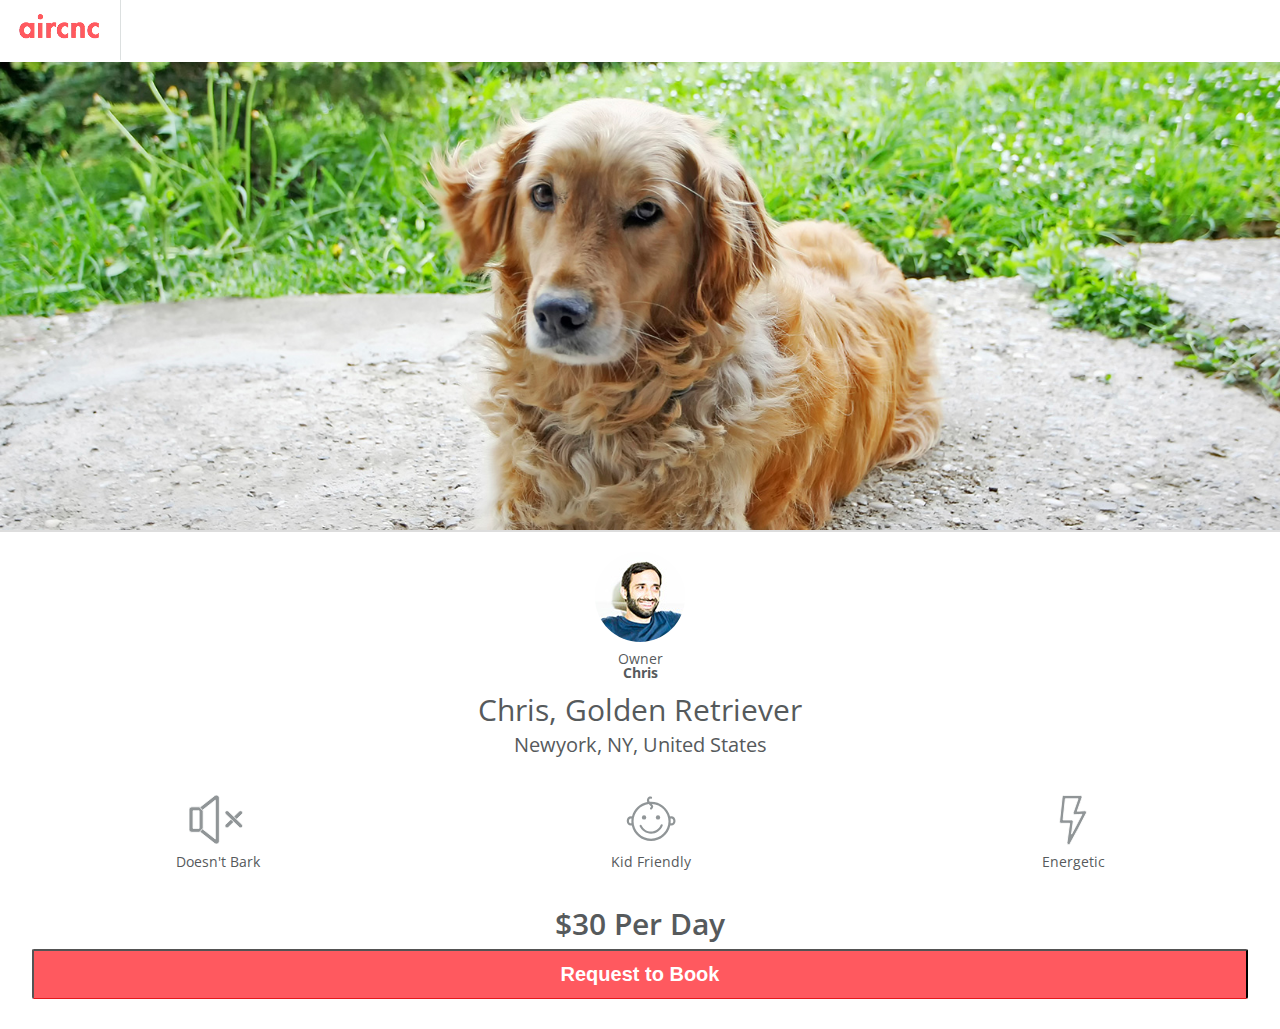
==== HTML Course/aircnc/index.html @ f8d11c66 "add files" ====
<!DOCTYPE html>
<html>
     <head>
          <title>AirCnC - Rent a Cat or Dog</title>
          <link
               href="https://fonts.googleapis.com/css?family=Open+Sans:400,700,600"
               rel="stylesheet"
               type="text/css"
          />
          <link rel="stylesheet" href="css/reset.css" />
          <link rel="stylesheet" href="css/style.css" />
          <meta
               name="description"
               content="AirC&amp;C is the premiere site renting cute cats and canines"
          />
          <meta name="viewport" content="width=device-width, initial-scale=1" />
     </head>
     <body>
          <header>
               <img src="./images/logo.png" alt="Aircnc logo" class="logo" />
          </header>
          <div class="hero">
               <img src="./images/dog-hero-image.png" alt="Golden Dog" />
          </div>
          <section class="info full">
               <div class="profile full">
                    <div class="owner-details center">
                         <img
                              src="./images/chris-castiglione.png"
                              alt="pp photo"
                         />
                         <p>Owner</p>
                         <p class="bold">Chris</p>
                    </div>
                    <div class="pet-details center full">
                         <h2>Chris, Golden Retriever</h2>
                         <p>
                           <address>
                             Newyork, NY, United States
                           </address>
                         </p>
                         <div class="icons">
                           <aside>
                           <img class="icon" src="./images/icons/mute.svg" alt="does not bark">
                           <p>Doesn't Bark</p>
                          </aside>
                          <aside>
                           <img class="icon" src="./images/icons/baby.svg" alt="baby">
                           <p>Kid Friendly</p>
                          </aside>
                          <aside>
                           <img class="icon" src="./images/icons/lightning.svg" alt="energy">
                           <p>Energetic</p>
                          </aside>
                         </div>
                    </div>
               </div>
               <div class="booking center">
                 <h1>$30 Per Day</h1>
                 <button class="button">Request to Book</button>
               </div>
          </section>
     </body>
</html>
---- HTML Course/aircnc/css/style.css ----
/*
 * General/Utility Styles
*/

* {
     -moz-box-sizing: border-box; /* Firexfox */
     -webkit-box-sizing: border-box; /* Safari/Chrome/iOS/Android */
     box-sizing: border-box; /* IE */
}

body {
     margin: 0;
     background: #ddd;
     font-family: "Open Sans", arial, sans-serif;
     font-size: 0.875rem;
     color: rgb(86, 90, 92);
}

.clearfix:after {
     content: "";
     display: table;
     clear: both;
}

a {
     font-weight: bold;
     color: rgb(255, 89, 95);
     text-decoration: none;
}

strong {
     font-weight: 600;
}

/*
 * Button styles
*/

.button {
     background: rgb(255, 89, 95);
     color: white;
     text-decoration: none;
     display: block;
     padding: 0.75rem 5rem;
     border-bottom: 1px solid rgb(227, 25, 29);
     border-radius: 2px;
     width: 95%;
     margin: 0 auto;
     font-weight: 900;
     font-size: 20px;
}

/*
* HEADER
*/

header {
     background: #fff;
}

header .logo {
     border-right: 1px solid #dce0e0;
}

.hero img {
     width: 100%;
}

/*
  * WHITE INFO SECTION
*/
.center {
     display: flex;
     flex-direction: column;
     justify-content: center;
     align-items: center;
}
.bold {
     font-weight: bold;
}
.full {
     width: 100%;
}
.info {
     background: white;
     padding-bottom: 30px;
}
.profile {
     padding: 20px 0;
     display: flex;
     flex-direction: column;
     justify-content: center;
     align-items: center;
}
.owner-details img {
     border-radius: 50%;
     margin-bottom: 10px;
}
.pet-details h2 {
     margin: 15px auto 10px auto;
     font-size: 30px;
}
.pet-details address {
     font-size: 20px;
}
.icons {
     width: 100%;
     margin: 40px auto 20px auto;
     display: flex;
     justify-content: space-around;
     align-items: baseline;
}
.icons aside {
     display: flex;
     flex-direction: column;
     justify-content: center;
     align-items: center;
}
.icon {
     margin: auto auto 10px auto;
     height: 50px;
}
.booking h1 {
     font-size: 30px;
     font-weight: 600;
     margin-bottom: 10px;
}
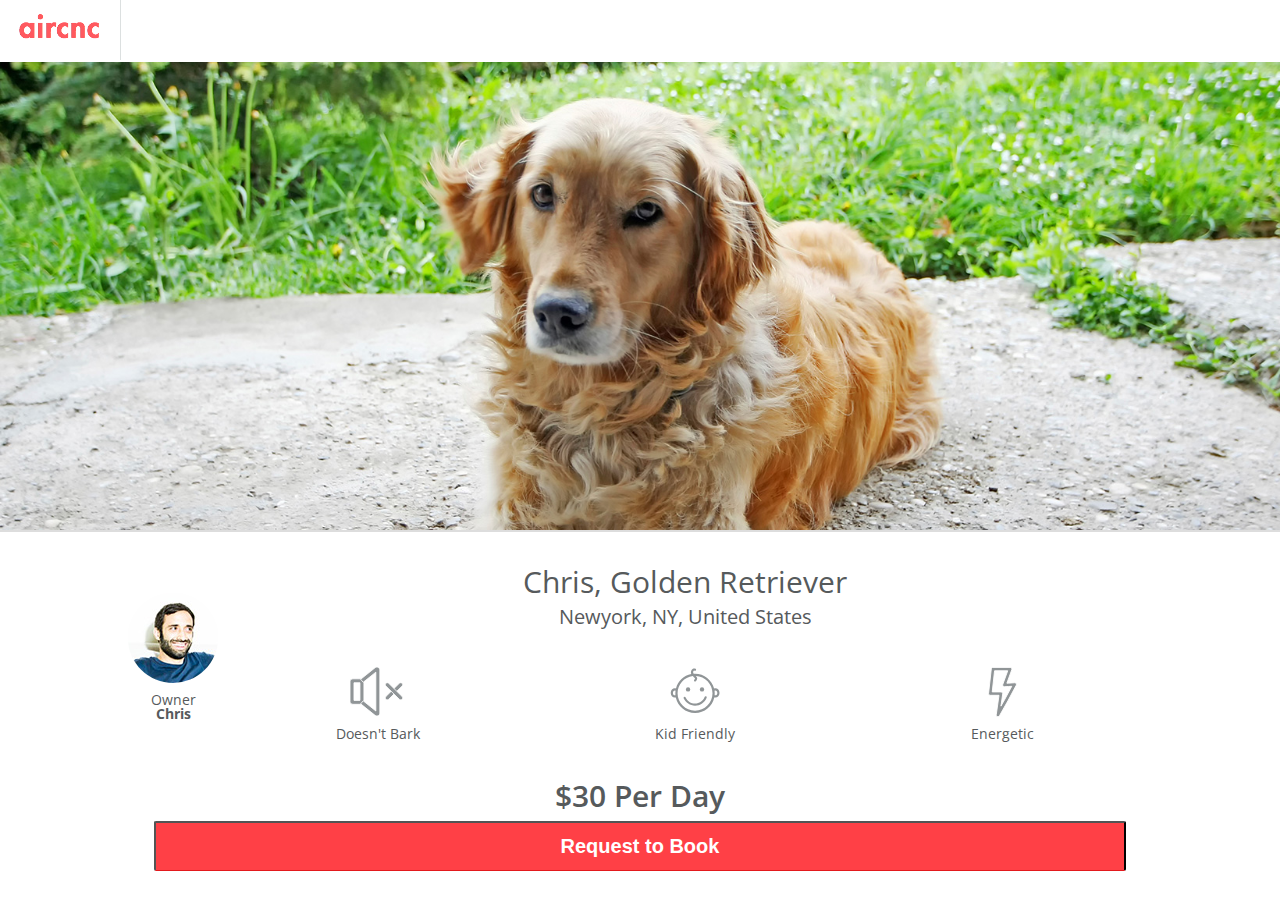
==== commit 2f575fb4: "break" ====
--- a/HTML Course/aircnc/index.html
+++ b/HTML Course/aircnc/index.html
@@ -15,6 +15,7 @@
           />
           <meta name="viewport" content="width=device-width, initial-scale=1" />
      </head>
+
      <body>
           <header>
                <img src="./images/logo.png" alt="Aircnc logo" class="logo" />
@@ -22,42 +23,54 @@
           <div class="hero">
                <img src="./images/dog-hero-image.png" alt="Golden Dog" />
           </div>
-          <section class="info full">
-               <div class="profile full">
-                    <div class="owner-details center">
-                         <img
-                              src="./images/chris-castiglione.png"
-                              alt="pp photo"
-                         />
-                         <p>Owner</p>
-                         <p class="bold">Chris</p>
-                    </div>
-                    <div class="pet-details center full">
-                         <h2>Chris, Golden Retriever</h2>
-                         <p>
-                           <address>
-                             Newyork, NY, United States
-                           </address>
-                         </p>
-                         <div class="icons">
-                           <aside>
-                           <img class="icon" src="./images/icons/mute.svg" alt="does not bark">
-                           <p>Doesn't Bark</p>
-                          </aside>
-                          <aside>
-                           <img class="icon" src="./images/icons/baby.svg" alt="baby">
-                           <p>Kid Friendly</p>
-                          </aside>
-                          <aside>
-                           <img class="icon" src="./images/icons/lightning.svg" alt="energy">
-                           <p>Energetic</p>
-                          </aside>
+          <section class="info full clearfix">
+               <div class="container">
+                    <div class="profile center full">
+                         <div class="owner-details center">
+                              <img
+                                   src="./images/chris-castiglione.png"
+                                   alt="pp photo"
+                              />
+                              <p>Owner</p>
+                              <p class="bold">Chris</p>
+                         </div>
+                         <div class="pet-details center full">
+                              <h2>Chris, Golden Retriever</h2>
+                              <p class="address">
+                                   Newyork, NY, United States
+                              </p>
+                              <div class="icons">
+                                   <aside>
+                                        <img
+                                             class="icon"
+                                             src="./images/icons/mute.svg"
+                                             alt="does not bark"
+                                        />
+                                        <p>Doesn't Bark</p>
+                                   </aside>
+                                   <aside>
+                                        <img
+                                             class="icon"
+                                             src="./images/icons/baby.svg"
+                                             alt="baby"
+                                        />
+                                        <p>Kid Friendly</p>
+                                   </aside>
+                                   <aside>
+                                        <img
+                                             class="icon"
+                                             src="./images/icons/lightning.svg"
+                                             alt="energy"
+                                        />
+                                        <p>Energetic</p>
+                                   </aside>
+                              </div>
                          </div>
                     </div>
-               </div>
-               <div class="booking center">
-                 <h1>$30 Per Day</h1>
-                 <button class="button">Request to Book</button>
+                    <div class="booking center">
+                         <h1>$30 Per Day</h1>
+                         <button class="button">Request to Book</button>
+                    </div>
                </div>
           </section>
      </body>
--- a/HTML Course/aircnc/css/style.css
+++ b/HTML Course/aircnc/css/style.css
@@ -37,7 +37,7 @@
 */
 
 .button {
-     background: rgb(255, 89, 95);
+     background: rgb(255, 64, 70);
      color: white;
      text-decoration: none;
      display: block;
@@ -60,15 +60,13 @@
 
 header .logo {
      border-right: 1px solid #dce0e0;
+     cursor: pointer;
 }
 
 .hero img {
      width: 100%;
 }
 
-/*
-  * WHITE INFO SECTION
-*/
 .center {
      display: flex;
      flex-direction: column;
@@ -81,16 +79,24 @@
 .full {
      width: 100%;
 }
+
+/*
+  * WHITE INFO SECTION
+*/
+.container {
+     margin: 0;
+     padding: 0;
+     width: 100%;
+     background: #fff;
+}
+
 .info {
+     margin: 0;
      background: white;
-     padding-bottom: 30px;
+     padding: 0 0 30px 0;
 }
 .profile {
      padding: 20px 0;
-     display: flex;
-     flex-direction: column;
-     justify-content: center;
-     align-items: center;
 }
 .owner-details img {
      border-radius: 50%;
@@ -100,7 +106,7 @@
      margin: 15px auto 10px auto;
      font-size: 30px;
 }
-.pet-details address {
+.address {
      font-size: 20px;
 }
 .icons {
@@ -125,3 +131,16 @@
      font-weight: 600;
      margin-bottom: 10px;
 }
+.top-info {
+     width: 100%;
+}
+@media only screen and (min-width: 1060px) {
+     .container {
+          width: 1024px;
+          margin: 0 auto;
+     }
+     .profile {
+          display: flex;
+          flex-direction: row;
+     }
+}
